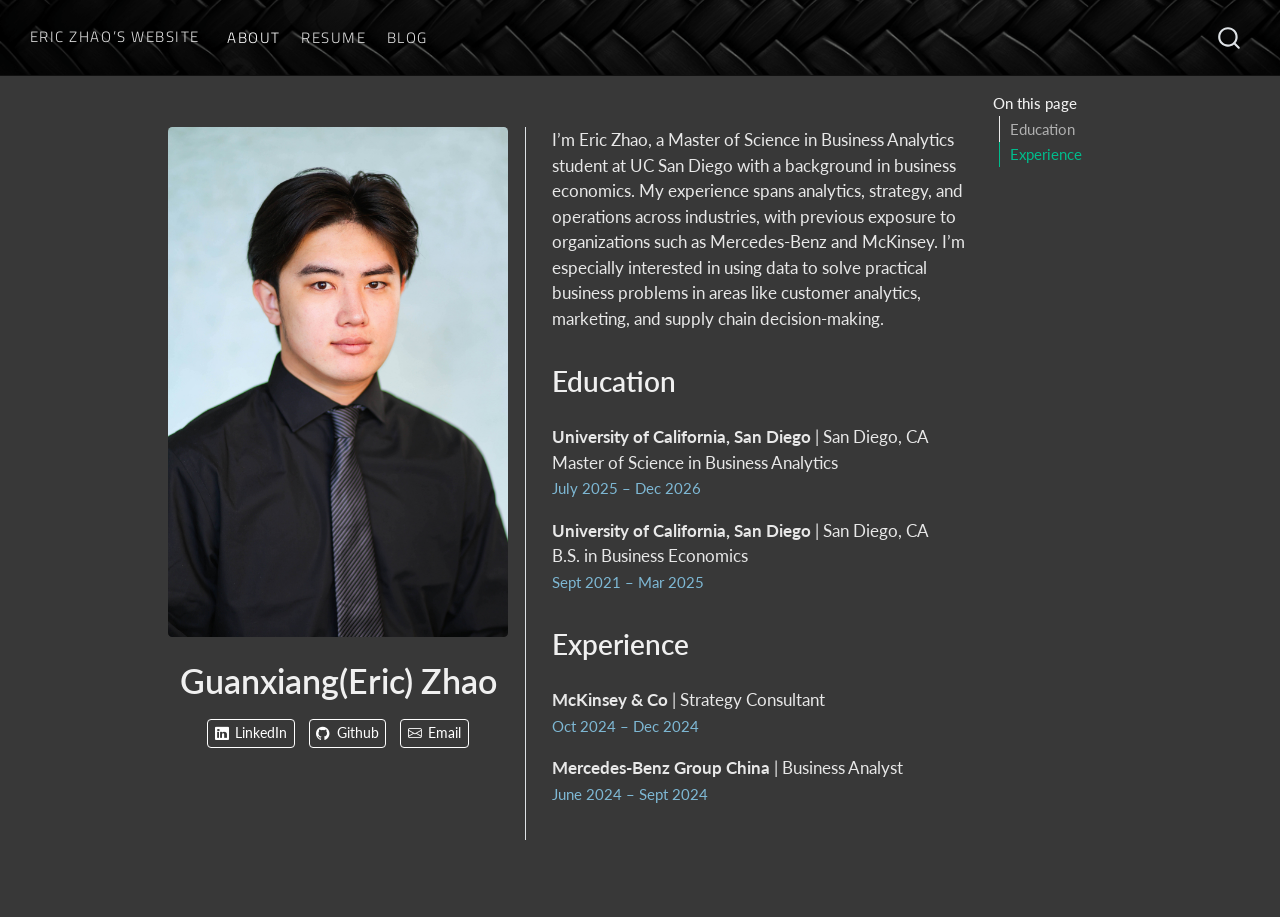
==== docs/index.html @ 3902ad5d "Initial commit" ====
<!DOCTYPE html>
<html xmlns="http://www.w3.org/1999/xhtml" lang="en" xml:lang="en"><head>

<meta charset="utf-8">
<meta name="generator" content="quarto-1.9.13">

<meta name="viewport" content="width=device-width, initial-scale=1.0, user-scalable=yes">


<title>Guanxiang(Eric) Zhao – Eric Zhao’s Website</title>
<style>
code{white-space: pre-wrap;}
span.smallcaps{font-variant: small-caps;}
div.columns{display: flex; gap: min(4vw, 1.5em);}
div.column{flex: auto; overflow-x: auto;}
div.hanging-indent{margin-left: 1.5em; text-indent: -1.5em;}
ul.task-list{list-style: none;}
ul.task-list li input[type="checkbox"] {
  width: 0.8em;
  margin: 0 0.8em 0.2em -1em; /* quarto-specific, see https://github.com/quarto-dev/quarto-cli/issues/4556 */ 
  vertical-align: middle;
}
</style>


<script src="site_libs/quarto-nav/quarto-nav.js"></script>
<script src="site_libs/quarto-nav/headroom.min.js"></script>
<script src="site_libs/clipboard/clipboard.min.js"></script>
<script src="site_libs/quarto-search/autocomplete.umd.js"></script>
<script src="site_libs/quarto-search/fuse.min.js"></script>
<script src="site_libs/quarto-search/quarto-search.js"></script>
<meta name="quarto:offset" content="./">
<script src="site_libs/quarto-html/quarto.js" type="module"></script>
<script src="site_libs/quarto-html/tabsets/tabsets.js" type="module"></script>
<script src="site_libs/quarto-html/axe/axe-check.js" type="module"></script>
<script src="site_libs/quarto-html/popper.min.js"></script>
<script src="site_libs/quarto-html/tippy.umd.min.js"></script>
<link href="site_libs/quarto-html/tippy.css" rel="stylesheet">
<link href="site_libs/quarto-html/quarto-syntax-highlighting-dark-ea00d30dd9b950c7ecb6e17bc6ca0835.css" rel="stylesheet" id="quarto-text-highlighting-styles">
<script src="site_libs/bootstrap/bootstrap.min.js"></script>
<link href="site_libs/bootstrap/bootstrap-icons.css" rel="stylesheet">
<link href="site_libs/bootstrap/bootstrap-1f075f13a8f8742fe00917079f7fe566.min.css" rel="stylesheet" append-hash="true" id="quarto-bootstrap" data-mode="dark">
<script id="quarto-search-options" type="application/json">{
  "location": "navbar",
  "copy-button": false,
  "collapse-after": 3,
  "panel-placement": "end",
  "type": "overlay",
  "limit": 50,
  "keyboard-shortcut": [
    "f",
    "/",
    "s"
  ],
  "show-item-context": false,
  "language": {
    "search-no-results-text": "No results",
    "search-matching-documents-text": "matching documents",
    "search-copy-link-title": "Copy link to search",
    "search-hide-matches-text": "Hide additional matches",
    "search-more-match-text": "more match in this document",
    "search-more-matches-text": "more matches in this document",
    "search-clear-button-title": "Clear",
    "search-text-placeholder": "",
    "search-detached-cancel-button-title": "Cancel",
    "search-submit-button-title": "Submit",
    "search-label": "Search"
  }
}</script>


<link rel="stylesheet" href="styles.css">
</head>

<body class="nav-fixed quarto-light">

<div id="quarto-search-results"></div>
  <header id="quarto-header" class="headroom fixed-top">
    <nav class="navbar navbar-expand-lg " data-bs-theme="dark">
      <div class="navbar-container container-fluid">
      <div class="navbar-brand-container mx-auto">
    <a class="navbar-brand" href="./index.html">
    <span class="navbar-title">Eric Zhao’s Website</span>
    </a>
  </div>
            <div id="quarto-search" class="" title="Search"></div>
          <button class="navbar-toggler" type="button" data-bs-toggle="collapse" data-bs-target="#navbarCollapse" aria-controls="navbarCollapse" role="menu" aria-expanded="false" aria-label="Toggle navigation" onclick="if (window.quartoToggleHeadroom) { window.quartoToggleHeadroom(); }">
  <span class="navbar-toggler-icon"></span>
</button>
          <div class="collapse navbar-collapse" id="navbarCollapse">
            <ul class="navbar-nav navbar-nav-scroll me-auto">
  <li class="nav-item">
    <a class="nav-link active" href="./index.html" aria-current="page"> 
<span class="menu-text">About</span></a>
  </li>  
  <li class="nav-item">
    <a class="nav-link" href="./resume.html"> 
<span class="menu-text">Resume</span></a>
  </li>  
  <li class="nav-item">
    <a class="nav-link" href="./blog/index.html"> 
<span class="menu-text">Blog</span></a>
  </li>  
</ul>
          </div> <!-- /navcollapse -->
            <div class="quarto-navbar-tools">
</div>
      </div> <!-- /container-fluid -->
    </nav>
</header>
<!-- content -->
<div id="quarto-content" class="quarto-container page-columns page-rows-contents page-layout-article page-navbar">
<!-- sidebar -->
<!-- margin-sidebar -->
    <div id="quarto-margin-sidebar" class="sidebar margin-sidebar">
        <nav id="TOC" role="doc-toc" class="toc-active">
    <h2 id="toc-title">On this page</h2>
  <ul>
  <li><a href="#education" id="toc-education" class="nav-link active" data-scroll-target="#education">Education</a></li>
  <li><a href="#experience" id="toc-experience" class="nav-link" data-scroll-target="#experience">Experience</a></li>
  </ul>
</nav>
    </div>
<!-- main -->
<div class="quarto-about-trestles">
  <div class="about-entity">
    <img src="files/profile_pic.jpg" class="about-image
  rounded " style="width: 20em;">
<header id="title-block-header" class="quarto-title-block default">
<div class="quarto-title">
<h1 class="title">Guanxiang(Eric) Zhao</h1>
</div>
<div class="quarto-title-meta">
  </div>
</header>
    <div class="about-links">
  <a href="https://www.linkedin.com/in/guanxiang-zhao/" class="about-link" rel="" target="">
    <i class="bi bi-linkedin"></i>
     <span class="about-link-text">LinkedIn</span>
  </a>
  <a href="https://github.com/rsm-g1zhao" class="about-link" rel="" target="">
    <i class="bi bi-github"></i>
     <span class="about-link-text">Github</span>
  </a>
  <a href="mailto:g1zhao@ucsd.edu" class="about-link" rel="" target="">
    <i class="bi bi-envelope"></i>
     <span class="about-link-text">Email</span>
  </a>
</div>
  </div>
  <div class="about-contents"><main class="content" id="quarto-document-content">

<p>I’m Eric Zhao, a Master of Science in Business Analytics student at UC San Diego with a background in business economics. My experience spans analytics, strategy, and operations across industries, with previous exposure to organizations such as Mercedes-Benz and McKinsey. I’m especially interested in using data to solve practical business problems in areas like customer analytics, marketing, and supply chain decision-making.</p>
<section id="education" class="level2">
<h2 data-anchor-id="education">Education</h2>
<p><strong>University of California, San Diego</strong> | San Diego, CA<br>
Master of Science in Business Analytics<br>
<span class="meta">July 2025 – Dec 2026</span></p>
<p><strong>University of California, San Diego</strong> | San Diego, CA<br>
B.S. in Business Economics<br>
<span class="meta">Sept 2021 – Mar 2025</span></p>
</section>
<section id="experience" class="level2">
<h2 data-anchor-id="experience">Experience</h2>
<p><strong>McKinsey &amp; Co</strong> | Strategy Consultant<br>
<span class="meta">Oct 2024 – Dec 2024</span></p>
<p><strong>Mercedes-Benz Group China</strong> | Business Analyst<br>
<span class="meta">June 2024 – Sept 2024</span></p>


</section>
</main></div>
</div>
 <!-- /main -->
<script id="quarto-html-after-body" type="application/javascript">
  window.document.addEventListener("DOMContentLoaded", function (event) {
    const isCodeAnnotation = (el) => {
      for (const clz of el.classList) {
        if (clz.startsWith('code-annotation-')) {                     
          return true;
        }
      }
      return false;
    }
    const onCopySuccess = function(e) {
      // button target
      const button = e.trigger;
      // don't keep focus
      button.blur();
      // flash "checked"
      button.classList.add('code-copy-button-checked');
      var currentTitle = button.getAttribute("title");
      button.setAttribute("title", "Copied!");
      let tooltip;
      if (window.bootstrap) {
        button.setAttribute("data-bs-toggle", "tooltip");
        button.setAttribute("data-bs-placement", "left");
        button.setAttribute("data-bs-title", "Copied!");
        tooltip = new bootstrap.Tooltip(button, 
          { trigger: "manual", 
            customClass: "code-copy-button-tooltip",
            offset: [0, -8]});
        tooltip.show();    
      }
      setTimeout(function() {
        if (tooltip) {
          tooltip.hide();
          button.removeAttribute("data-bs-title");
          button.removeAttribute("data-bs-toggle");
          button.removeAttribute("data-bs-placement");
        }
        button.setAttribute("title", currentTitle);
        button.classList.remove('code-copy-button-checked');
      }, 1000);
      // clear code selection
      e.clearSelection();
    }
    const getTextToCopy = function(trigger) {
      const outerScaffold = trigger.parentElement.cloneNode(true);
      const codeEl = outerScaffold.querySelector('code');
      for (const childEl of codeEl.children) {
        if (isCodeAnnotation(childEl)) {
          childEl.remove();
        }
      }
      return codeEl.innerText;
    }
    const clipboard = new window.ClipboardJS('.code-copy-button:not([data-in-quarto-modal])', {
      text: getTextToCopy
    });
    clipboard.on('success', onCopySuccess);
    if (window.document.getElementById('quarto-embedded-source-code-modal')) {
      const clipboardModal = new window.ClipboardJS('.code-copy-button[data-in-quarto-modal]', {
        text: getTextToCopy,
        container: window.document.getElementById('quarto-embedded-source-code-modal')
      });
      clipboardModal.on('success', onCopySuccess);
    }
      var localhostRegex = new RegExp(/^(?:http|https):\/\/localhost\:?[0-9]*\//);
      var mailtoRegex = new RegExp(/^mailto:/);
        var filterRegex = new RegExp('/' + window.location.host + '/');
      var isInternal = (href) => {
          return filterRegex.test(href) || localhostRegex.test(href) || mailtoRegex.test(href);
      }
      // Inspect non-navigation links and adorn them if external
     var links = window.document.querySelectorAll('a[href]:not(.nav-link):not(.navbar-brand):not(.toc-action):not(.sidebar-link):not(.sidebar-item-toggle):not(.pagination-link):not(.no-external):not([aria-hidden]):not(.dropdown-item):not(.quarto-navigation-tool):not(.about-link)');
      for (var i=0; i<links.length; i++) {
        const link = links[i];
        if (!isInternal(link.href)) {
          // undo the damage that might have been done by quarto-nav.js in the case of
          // links that we want to consider external
          if (link.dataset.originalHref !== undefined) {
            link.href = link.dataset.originalHref;
          }
        }
      }
    function tippyHover(el, contentFn, onTriggerFn, onUntriggerFn) {
      const config = {
        allowHTML: true,
        maxWidth: 500,
        delay: 100,
        arrow: false,
        appendTo: function(el) {
            return el.parentElement;
        },
        interactive: true,
        interactiveBorder: 10,
        theme: 'quarto',
        placement: 'bottom-start',
      };
      if (contentFn) {
        config.content = contentFn;
      }
      if (onTriggerFn) {
        config.onTrigger = onTriggerFn;
      }
      if (onUntriggerFn) {
        config.onUntrigger = onUntriggerFn;
      }
      window.tippy(el, config); 
    }
    const noterefs = window.document.querySelectorAll('a[role="doc-noteref"]');
    for (var i=0; i<noterefs.length; i++) {
      const ref = noterefs[i];
      tippyHover(ref, function() {
        // use id or data attribute instead here
        let href = ref.getAttribute('data-footnote-href') || ref.getAttribute('href');
        try { href = new URL(href).hash; } catch {}
        const id = href.replace(/^#\/?/, "");
        const note = window.document.getElementById(id);
        if (note) {
          return note.innerHTML;
        } else {
          return "";
        }
      });
    }
    const xrefs = window.document.querySelectorAll('a.quarto-xref');
    const processXRef = (id, note) => {
      // Strip column container classes
      const stripColumnClz = (el) => {
        el.classList.remove("page-full", "page-columns");
        if (el.children) {
          for (const child of el.children) {
            stripColumnClz(child);
          }
        }
      }
      stripColumnClz(note)
      if (id === null || id.startsWith('sec-')) {
        // Special case sections, only their first couple elements
        const container = document.createElement("div");
        if (note.children && note.children.length > 2) {
          container.appendChild(note.children[0].cloneNode(true));
          for (let i = 1; i < note.children.length; i++) {
            const child = note.children[i];
            if (child.tagName === "P" && child.innerText === "") {
              continue;
            } else {
              container.appendChild(child.cloneNode(true));
              break;
            }
          }
          if (window.Quarto?.typesetMath) {
            window.Quarto.typesetMath(container);
          }
          return container.innerHTML
        } else {
          if (window.Quarto?.typesetMath) {
            window.Quarto.typesetMath(note);
          }
          return note.innerHTML;
        }
      } else {
        // Remove any anchor links if they are present
        const anchorLink = note.querySelector('a.anchorjs-link');
        if (anchorLink) {
          anchorLink.remove();
        }
        if (window.Quarto?.typesetMath) {
          window.Quarto.typesetMath(note);
        }
        if (note.classList.contains("callout")) {
          return note.outerHTML;
        } else {
          return note.innerHTML;
        }
      }
    }
    for (var i=0; i<xrefs.length; i++) {
      const xref = xrefs[i];
      tippyHover(xref, undefined, function(instance) {
        instance.disable();
        let url = xref.getAttribute('href');
        let hash = undefined; 
        if (url.startsWith('#')) {
          hash = url;
        } else {
          try { hash = new URL(url).hash; } catch {}
        }
        if (hash) {
          const id = hash.replace(/^#\/?/, "");
          const note = window.document.getElementById(id);
          if (note !== null) {
            try {
              const html = processXRef(id, note.cloneNode(true));
              instance.setContent(html);
            } finally {
              instance.enable();
              instance.show();
            }
          } else {
            // See if we can fetch this
            fetch(url.split('#')[0])
            .then(res => res.text())
            .then(html => {
              const parser = new DOMParser();
              const htmlDoc = parser.parseFromString(html, "text/html");
              const note = htmlDoc.getElementById(id);
              if (note !== null) {
                const html = processXRef(id, note);
                instance.setContent(html);
              } 
            }).finally(() => {
              instance.enable();
              instance.show();
            });
          }
        } else {
          // See if we can fetch a full url (with no hash to target)
          // This is a special case and we should probably do some content thinning / targeting
          fetch(url)
          .then(res => res.text())
          .then(html => {
            const parser = new DOMParser();
            const htmlDoc = parser.parseFromString(html, "text/html");
            const note = htmlDoc.querySelector('main.content');
            if (note !== null) {
              // This should only happen for chapter cross references
              // (since there is no id in the URL)
              // remove the first header
              if (note.children.length > 0 && note.children[0].tagName === "HEADER") {
                note.children[0].remove();
              }
              const html = processXRef(null, note);
              instance.setContent(html);
            } 
          }).finally(() => {
            instance.enable();
            instance.show();
          });
        }
      }, function(instance) {
      });
    }
        let selectedAnnoteEl;
        const selectorForAnnotation = ( cell, annotation) => {
          let cellAttr = 'data-code-cell="' + cell + '"';
          let lineAttr = 'data-code-annotation="' +  annotation + '"';
          const selector = 'span[' + cellAttr + '][' + lineAttr + ']';
          return selector;
        }
        const selectCodeLines = (annoteEl) => {
          const doc = window.document;
          const targetCell = annoteEl.getAttribute("data-target-cell");
          const targetAnnotation = annoteEl.getAttribute("data-target-annotation");
          const annoteSpan = window.document.querySelector(selectorForAnnotation(targetCell, targetAnnotation));
          const lines = annoteSpan.getAttribute("data-code-lines").split(",");
          const lineIds = lines.map((line) => {
            return targetCell + "-" + line;
          })
          let top = null;
          let height = null;
          let parent = null;
          if (lineIds.length > 0) {
              //compute the position of the single el (top and bottom and make a div)
              const el = window.document.getElementById(lineIds[0]);
              top = el.offsetTop;
              height = el.offsetHeight;
              parent = el.parentElement.parentElement;
            if (lineIds.length > 1) {
              const lastEl = window.document.getElementById(lineIds[lineIds.length - 1]);
              const bottom = lastEl.offsetTop + lastEl.offsetHeight;
              height = bottom - top;
            }
            if (top !== null && height !== null && parent !== null) {
              // cook up a div (if necessary) and position it 
              let div = window.document.getElementById("code-annotation-line-highlight");
              if (div === null) {
                div = window.document.createElement("div");
                div.setAttribute("id", "code-annotation-line-highlight");
                div.style.position = 'absolute';
                parent.appendChild(div);
              }
              div.style.top = top - 2 + "px";
              div.style.height = height + 4 + "px";
              div.style.left = 0;
              let gutterDiv = window.document.getElementById("code-annotation-line-highlight-gutter");
              if (gutterDiv === null) {
                gutterDiv = window.document.createElement("div");
                gutterDiv.setAttribute("id", "code-annotation-line-highlight-gutter");
                gutterDiv.style.position = 'absolute';
                const codeCell = window.document.getElementById(targetCell);
                const gutter = codeCell.querySelector('.code-annotation-gutter');
                gutter.appendChild(gutterDiv);
              }
              gutterDiv.style.top = top - 2 + "px";
              gutterDiv.style.height = height + 4 + "px";
            }
            selectedAnnoteEl = annoteEl;
          }
        };
        const unselectCodeLines = () => {
          const elementsIds = ["code-annotation-line-highlight", "code-annotation-line-highlight-gutter"];
          elementsIds.forEach((elId) => {
            const div = window.document.getElementById(elId);
            if (div) {
              div.remove();
            }
          });
          selectedAnnoteEl = undefined;
        };
          // Handle positioning of the toggle
      window.addEventListener(
        "resize",
        throttle(() => {
          elRect = undefined;
          if (selectedAnnoteEl) {
            selectCodeLines(selectedAnnoteEl);
          }
        }, 10)
      );
      function throttle(fn, ms) {
      let throttle = false;
      let timer;
        return (...args) => {
          if(!throttle) { // first call gets through
              fn.apply(this, args);
              throttle = true;
          } else { // all the others get throttled
              if(timer) clearTimeout(timer); // cancel #2
              timer = setTimeout(() => {
                fn.apply(this, args);
                timer = throttle = false;
              }, ms);
          }
        };
      }
        // Attach click handler to the DT
        const annoteDls = window.document.querySelectorAll('dt[data-target-cell]');
        for (const annoteDlNode of annoteDls) {
          annoteDlNode.addEventListener('click', (event) => {
            const clickedEl = event.target;
            if (clickedEl !== selectedAnnoteEl) {
              unselectCodeLines();
              const activeEl = window.document.querySelector('dt[data-target-cell].code-annotation-active');
              if (activeEl) {
                activeEl.classList.remove('code-annotation-active');
              }
              selectCodeLines(clickedEl);
              clickedEl.classList.add('code-annotation-active');
            } else {
              // Unselect the line
              unselectCodeLines();
              clickedEl.classList.remove('code-annotation-active');
            }
          });
        }
    const findCites = (el) => {
      const parentEl = el.parentElement;
      if (parentEl) {
        const cites = parentEl.dataset.cites;
        if (cites) {
          return {
            el,
            cites: cites.split(' ')
          };
        } else {
          return findCites(el.parentElement)
        }
      } else {
        return undefined;
      }
    };
    var bibliorefs = window.document.querySelectorAll('a[role="doc-biblioref"]');
    for (var i=0; i<bibliorefs.length; i++) {
      const ref = bibliorefs[i];
      const citeInfo = findCites(ref);
      if (citeInfo) {
        tippyHover(citeInfo.el, function() {
          var popup = window.document.createElement('div');
          citeInfo.cites.forEach(function(cite) {
            var citeDiv = window.document.createElement('div');
            citeDiv.classList.add('hanging-indent');
            citeDiv.classList.add('csl-entry');
            var biblioDiv = window.document.getElementById('ref-' + cite);
            if (biblioDiv) {
              citeDiv.innerHTML = biblioDiv.innerHTML;
            }
            popup.appendChild(citeDiv);
          });
          return popup.innerHTML;
        });
      }
    }
  });
  </script>
</div> <!-- /content -->




</body></html>
---- docs/site_libs/quarto-html/tippy.css ----
.tippy-box[data-animation=fade][data-state=hidden]{opacity:0}[data-tippy-root]{max-width:calc(100vw - 10px)}.tippy-box{position:relative;background-color:#333;color:#fff;border-radius:4px;font-size:14px;line-height:1.4;white-space:normal;outline:0;transition-property:transform,visibility,opacity}.tippy-box[data-placement^=top]>.tippy-arrow{bottom:0}.tippy-box[data-placement^=top]>.tippy-arrow:before{bottom:-7px;left:0;border-width:8px 8px 0;border-top-color:initial;transform-origin:center top}.tippy-box[data-placement^=bottom]>.tippy-arrow{top:0}.tippy-box[data-placement^=bottom]>.tippy-arrow:before{top:-7px;left:0;border-width:0 8px 8px;border-bottom-color:initial;transform-origin:center bottom}.tippy-box[data-placement^=left]>.tippy-arrow{right:0}.tippy-box[data-placement^=left]>.tippy-arrow:before{border-width:8px 0 8px 8px;border-left-color:initial;right:-7px;transform-origin:center left}.tippy-box[data-placement^=right]>.tippy-arrow{left:0}.tippy-box[data-placement^=right]>.tippy-arrow:before{left:-7px;border-width:8px 8px 8px 0;border-right-color:initial;transform-origin:center right}.tippy-box[data-inertia][data-state=visible]{transition-timing-function:cubic-bezier(.54,1.5,.38,1.11)}.tippy-arrow{width:16px;height:16px;color:#333}.tippy-arrow:before{content:"";position:absolute;border-color:transparent;border-style:solid}.tippy-content{position:relative;padding:5px 9px;z-index:1}
---- docs/site_libs/quarto-html/quarto-syntax-highlighting-dark-ea00d30dd9b950c7ecb6e17bc6ca0835.css ----
/* quarto syntax highlight colors */
:root {
  --quarto-hl-al-color: #f07178;
  --quarto-hl-an-color: #d4d0ab;
  --quarto-hl-at-color: #00e0e0;
  --quarto-hl-bn-color: #d4d0ab;
  --quarto-hl-bu-color: #abe338;
  --quarto-hl-ch-color: #abe338;
  --quarto-hl-co-color: #f8f8f2;
  --quarto-hl-cv-color: #ffd700;
  --quarto-hl-cn-color: #ffd700;
  --quarto-hl-cf-color: #ffa07a;
  --quarto-hl-dt-color: #ffa07a;
  --quarto-hl-dv-color: #d4d0ab;
  --quarto-hl-do-color: #f8f8f2;
  --quarto-hl-er-color: #f07178;
  --quarto-hl-ex-color: #00e0e0;
  --quarto-hl-fl-color: #d4d0ab;
  --quarto-hl-fu-color: #ffa07a;
  --quarto-hl-im-color: #abe338;
  --quarto-hl-in-color: #d4d0ab;
  --quarto-hl-kw-color: #ffa07a;
  --quarto-hl-op-color: #ffa07a;
  --quarto-hl-ot-color: #00e0e0;
  --quarto-hl-pp-color: #dcc6e0;
  --quarto-hl-re-color: #00e0e0;
  --quarto-hl-sc-color: #abe338;
  --quarto-hl-ss-color: #abe338;
  --quarto-hl-st-color: #abe338;
  --quarto-hl-va-color: #00e0e0;
  --quarto-hl-vs-color: #abe338;
  --quarto-hl-wa-color: #dcc6e0;
}

/* other quarto variables */
:root {
  --quarto-font-monospace: SFMono-Regular, Menlo, Monaco, Consolas, "Liberation Mono", "Courier New", monospace;
}

/* syntax highlight based on Pandoc's rules */
pre > code.sourceCode > span {
  color: #f8f8f2;
}

code.sourceCode > span {
  color: #f8f8f2;
}

div.sourceCode,
div.sourceCode pre.sourceCode {
  color: #f8f8f2;
}

/* Normal */
code span {
  color: #f8f8f2;
}

/* Alert */
code span.al {
  color: #f07178;
}

/* Annotation */
code span.an {
  color: #d4d0ab;
}

/* Attribute */
code span.at {
  color: #00e0e0;
}

/* BaseN */
code span.bn {
  color: #d4d0ab;
}

/* BuiltIn */
code span.bu {
  color: #abe338;
}

/* ControlFlow */
code span.cf {
  font-weight: bold;
  color: #ffa07a;
}

/* Char */
code span.ch {
  color: #abe338;
}

/* Constant */
code span.cn {
  color: #ffd700;
}

/* Comment */
code span.co {
  font-style: italic;
  color: #f8f8f2;
}

/* CommentVar */
code span.cv {
  color: #ffd700;
}

/* Documentation */
code span.do {
  color: #f8f8f2;
}

/* DataType */
code span.dt {
  color: #ffa07a;
}

/* DecVal */
code span.dv {
  color: #d4d0ab;
}

/* Error */
code span.er {
  color: #f07178;
  text-decoration: underline;
}

/* Extension */
code span.ex {
  font-weight: bold;
  color: #00e0e0;
}

/* Float */
code span.fl {
  color: #d4d0ab;
}

/* Function */
code span.fu {
  color: #ffa07a;
}

/* Import */
code span.im {
  color: #abe338;
}

/* Information */
code span.in {
  color: #d4d0ab;
}

/* Keyword */
code span.kw {
  font-weight: bold;
  color: #ffa07a;
}

/* Operator */
code span.op {
  color: #ffa07a;
}

/* Other */
code span.ot {
  color: #00e0e0;
}

/* Preprocessor */
code span.pp {
  color: #dcc6e0;
}

/* RegionMarker */
code span.re {
  background-color: #f8f8f2;
  color: #00e0e0;
}

/* SpecialChar */
code span.sc {
  color: #abe338;
}

/* SpecialString */
code span.ss {
  color: #abe338;
}

/* String */
code span.st {
  color: #abe338;
}

/* Variable */
code span.va {
  color: #00e0e0;
}

/* VerbatimString */
code span.vs {
  color: #abe338;
}

/* Warning */
code span.wa {
  color: #dcc6e0;
}

.prevent-inlining {
  content: "</";
}

/*# sourceMappingURL=425d3e72fb1810b6cb4521cf90bf953b.css.map */
---- docs/styles.css ----
/* ── Fonts ── */
@import url('https://fonts.googleapis.com/css2?family=Titillium+Web:wght@300;400;600&display=swap');

/* ── Custom dark theme overrides ── */

/* Page background */
body {
  background-color: #383838;
  color: #e8e8e8;
}

/* Navbar */
.navbar {
  background-image: linear-gradient(rgba(0, 0, 0, 0.55), rgba(0, 0, 0, 0.55)), url("files/pngtree-background-showcasing-intricate-carbon-fiber-weave-texture-picture-image_15215804.jpg") !important;
  background-size: cover !important;
  background-position: center !important;
  background-color: transparent !important;
  border-bottom: 1px solid #111;
}

.navbar-brand,
.navbar-nav .nav-link {
  color: #e0e0e0 !important;
  font-family: 'Titillium Web', sans-serif !important;
  font-weight: 300;
  letter-spacing: 0.1em;
  text-transform: uppercase;
  font-size: 0.9rem;
}

.navbar-nav .nav-link:hover,
.navbar-nav .nav-link.active {
  color: #ffffff !important;
}

/* Sidebar / TOC */
#quarto-sidebar,
#TOC {
  background-color: #383838;
}

#TOC a,
.sidebar-navigation a {
  color: #b0b0b0;
}

#TOC a:hover,
.sidebar-navigation a:hover {
  color: #e0e0e0;
}

/* Main content area */
#quarto-content,
.quarto-container {
  background-color: #383838;
}

/* Links */
a {
  color: #7eb8d4;
}

a:hover {
  color: #a8d4e8;
}

/* Headings */
h1, h2, h3, h4, h5, h6 {
  color: #f0f0f0;
}

/* Horizontal rules */
hr {
  border-color: #3a3a3a;
}

/* Code blocks */
pre, pre.sourceCode {
  background-color: #303030 !important;
  border: 1px solid #484848;
  border-radius: 6px;
}

code {
  background-color: #303030;
  color: #d4dce6;
  border-radius: 3px;
  padding: 0.1em 0.3em;
}

pre code {
  background-color: transparent;
  padding: 0;
}

/* Cards and panels */
.card {
  background-color: #404040;
  border-color: #4a4a4a;
}

.card-header {
  background-color: #444444;
  border-bottom-color: #4a4a4a;
}

/* Tables */
.table {
  color: #e8e8e8;
}

.table-striped > tbody > tr:nth-of-type(odd) > * {
  background-color: rgba(255, 255, 255, 0.04);
  color: #e8e8e8;
}

.table > :not(caption) > * > * {
  border-bottom-color: #3a3a3a;
}

/* Callouts */
.callout {
  background-color: #272727;
  border-left-color: #5a8fa8;
}

/* Footer */
#quarto-footer,
.nav-footer {
  background-color: #303030;
  border-top: 1px solid #333;
  color: #888;
}

/* Blockquotes */
blockquote {
  border-left: 4px solid #4a6f84;
  color: #c0c0c0;
  background-color: #333333;
  padding: 0.5em 1em;
  border-radius: 0 4px 4px 0;
}

/* About page meta text (dates, locations) */
.meta {
  color: #7eb8d4;
  font-size: 0.88em;
}

/* Selection highlight */
::selection {
  background-color: #4a6f84;
  color: #fff;
}

/* great_tables: white background, black text on every element */
.gt_table,
.gt_table * {
  background-color: #ffffff !important;
  color: #000000 !important;
  border-color: #dee2e6 !important;
}
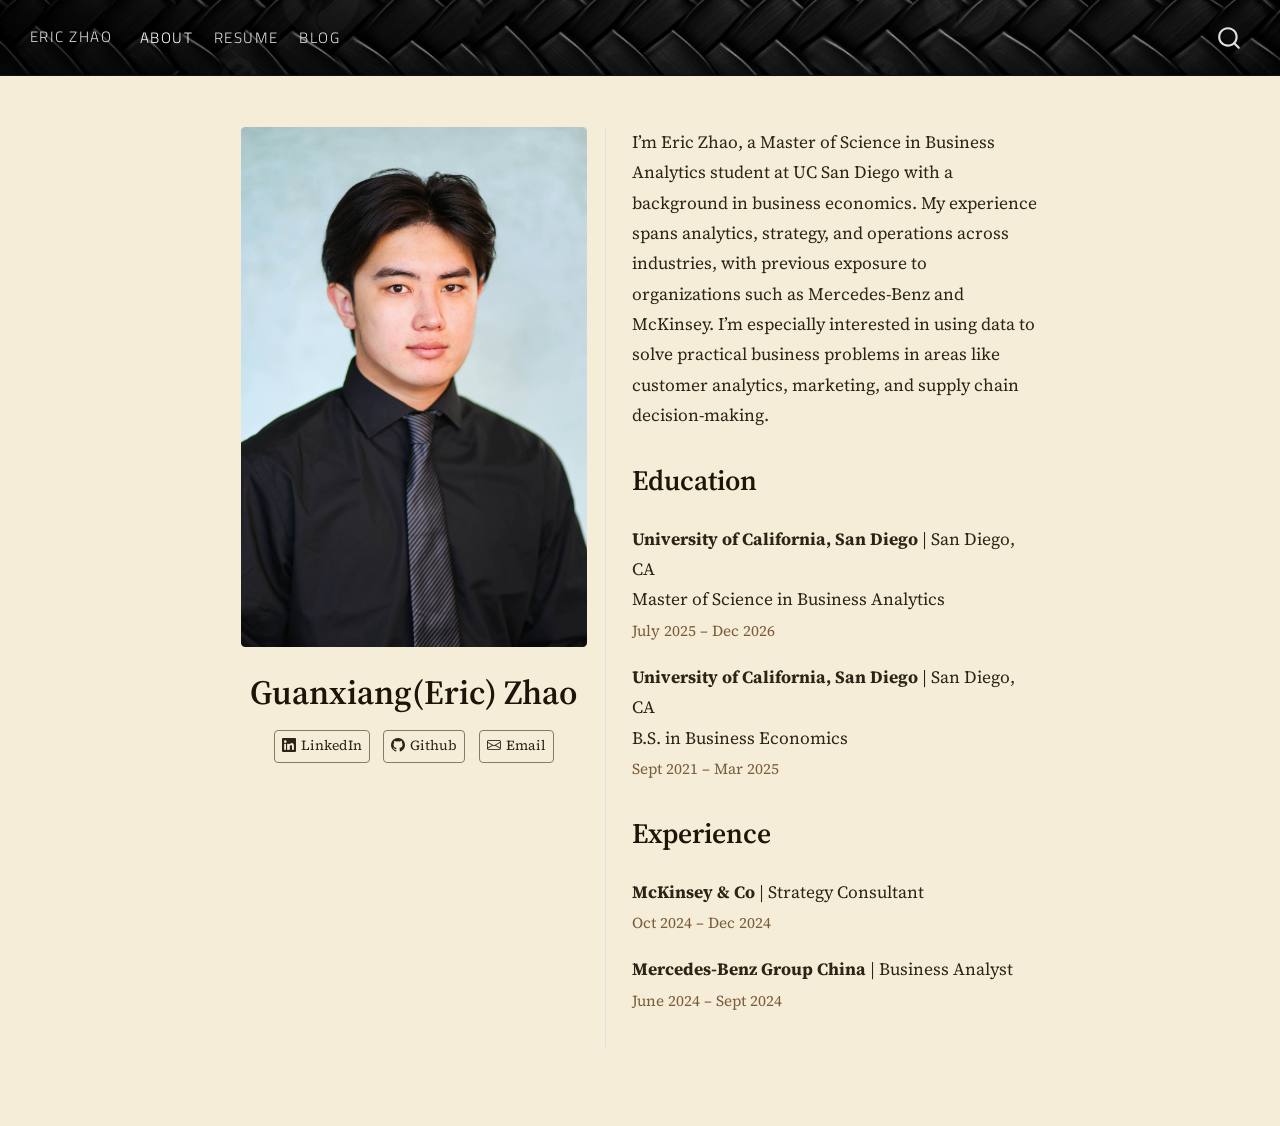
==== commit ec793ff4: "Apply parchment theme, navbar styling, and content formatting - Parchment background with warm dark " ====
--- a/docs/index.html
+++ b/docs/index.html
@@ -7,7 +7,7 @@
 <meta name="viewport" content="width=device-width, initial-scale=1.0, user-scalable=yes">
 
 
-<title>Guanxiang(Eric) Zhao – Eric Zhao’s Website</title>
+<title>Guanxiang(Eric) Zhao – Eric Zhao</title>
 <style>
 code{white-space: pre-wrap;}
 span.smallcaps{font-variant: small-caps;}
@@ -36,10 +36,10 @@
 <script src="site_libs/quarto-html/popper.min.js"></script>
 <script src="site_libs/quarto-html/tippy.umd.min.js"></script>
 <link href="site_libs/quarto-html/tippy.css" rel="stylesheet">
-<link href="site_libs/quarto-html/quarto-syntax-highlighting-dark-ea00d30dd9b950c7ecb6e17bc6ca0835.css" rel="stylesheet" id="quarto-text-highlighting-styles">
+<link href="site_libs/quarto-html/quarto-syntax-highlighting-dark-28756a26ae97ef16d13ddebe2ffefc5c.css" rel="stylesheet" id="quarto-text-highlighting-styles">
 <script src="site_libs/bootstrap/bootstrap.min.js"></script>
 <link href="site_libs/bootstrap/bootstrap-icons.css" rel="stylesheet">
-<link href="site_libs/bootstrap/bootstrap-1f075f13a8f8742fe00917079f7fe566.min.css" rel="stylesheet" append-hash="true" id="quarto-bootstrap" data-mode="dark">
+<link href="site_libs/bootstrap/bootstrap-0a1b285f7531e058031a821c381133c7.min.css" rel="stylesheet" append-hash="true" id="quarto-bootstrap" data-mode="dark">
 <script id="quarto-search-options" type="application/json">{
   "location": "navbar",
   "copy-button": false,
@@ -72,7 +72,7 @@
 <link rel="stylesheet" href="styles.css">
 </head>
 
-<body class="nav-fixed quarto-light">
+<body class="nav-fixed fullcontent quarto-light">
 
 <div id="quarto-search-results"></div>
   <header id="quarto-header" class="headroom fixed-top">
@@ -80,7 +80,7 @@
       <div class="navbar-container container-fluid">
       <div class="navbar-brand-container mx-auto">
     <a class="navbar-brand" href="./index.html">
-    <span class="navbar-title">Eric Zhao’s Website</span>
+    <span class="navbar-title">Eric Zhao</span>
     </a>
   </div>
             <div id="quarto-search" class="" title="Search"></div>
@@ -112,15 +112,7 @@
 <div id="quarto-content" class="quarto-container page-columns page-rows-contents page-layout-article page-navbar">
 <!-- sidebar -->
 <!-- margin-sidebar -->
-    <div id="quarto-margin-sidebar" class="sidebar margin-sidebar">
-        <nav id="TOC" role="doc-toc" class="toc-active">
-    <h2 id="toc-title">On this page</h2>
-  <ul>
-  <li><a href="#education" id="toc-education" class="nav-link active" data-scroll-target="#education">Education</a></li>
-  <li><a href="#experience" id="toc-experience" class="nav-link" data-scroll-target="#experience">Experience</a></li>
-  </ul>
-</nav>
-    </div>
+    
 <!-- main -->
 <div class="quarto-about-trestles">
   <div class="about-entity">
@@ -149,7 +141,6 @@
 </div>
   </div>
   <div class="about-contents"><main class="content" id="quarto-document-content">
-
 <p>I’m Eric Zhao, a Master of Science in Business Analytics student at UC San Diego with a background in business economics. My experience spans analytics, strategy, and operations across industries, with previous exposure to organizations such as Mercedes-Benz and McKinsey. I’m especially interested in using data to solve practical business problems in areas like customer analytics, marketing, and supply chain decision-making.</p>
 <section id="education" class="level2">
 <h2 data-anchor-id="education">Education</h2>
--- a/docs/site_libs/quarto-html/quarto-syntax-highlighting-dark-28756a26ae97ef16d13ddebe2ffefc5c.css
+++ b/docs/site_libs/quarto-html/quarto-syntax-highlighting-dark-28756a26ae97ef16d13ddebe2ffefc5c.css
@@ -0,0 +1,211 @@
+/* quarto syntax highlight colors */
+:root {
+  --quarto-hl-al-color: #ff5555;
+  --quarto-hl-an-color: #ff79c6;
+  --quarto-hl-at-color: #ff79c6;
+  --quarto-hl-bn-color: #bd93f9;
+  --quarto-hl-bu-color: #8be9fd;
+  --quarto-hl-ch-color: #f1fa8c;
+  --quarto-hl-co-color: #6272a4;
+  --quarto-hl-cv-color: #8be9fd;
+  --quarto-hl-cn-color: #bd93f9;
+  --quarto-hl-cf-color: #ff79c6;
+  --quarto-hl-dt-color: #8be9fd;
+  --quarto-hl-dv-color: #bd93f9;
+  --quarto-hl-do-color: #ffb86c;
+  --quarto-hl-er-color: #ff5555;
+  --quarto-hl-ex-color: #8be9fd;
+  --quarto-hl-fl-color: #bd93f9;
+  --quarto-hl-fu-color: #50fa7b;
+  --quarto-hl-im-color: #ff79c6;
+  --quarto-hl-in-color: #f1fa8c;
+  --quarto-hl-kw-color: #ff79c6;
+  --quarto-hl-op-color: #f8f8f2;
+  --quarto-hl-pp-color: #ff79c6;
+  --quarto-hl-re-color: #8be9fd;
+  --quarto-hl-sc-color: #ff79c6;
+  --quarto-hl-ss-color: #f1fa8c;
+  --quarto-hl-st-color: #f1fa8c;
+  --quarto-hl-va-color: #8be9fd;
+  --quarto-hl-vs-color: #f1fa8c;
+  --quarto-hl-wa-color: #ff5555;
+}
+
+/* other quarto variables */
+:root {
+  --quarto-font-monospace: SFMono-Regular, Menlo, Monaco, Consolas, "Liberation Mono", "Courier New", monospace;
+}
+
+/* syntax highlight based on Pandoc's rules */
+pre > code.sourceCode > span {
+  color: #f8f8f2;
+}
+
+code.sourceCode > span {
+  color: #f8f8f2;
+}
+
+div.sourceCode,
+div.sourceCode pre.sourceCode {
+  color: #f8f8f2;
+}
+
+/* Normal */
+code span {
+  color: #f8f8f2;
+}
+
+/* Alert */
+code span.al {
+  font-weight: bold;
+  color: #ff5555;
+}
+
+/* Annotation */
+code span.an {
+  color: #ff79c6;
+}
+
+/* Attribute */
+code span.at {
+  color: #ff79c6;
+}
+
+/* BaseN */
+code span.bn {
+  color: #bd93f9;
+}
+
+/* BuiltIn */
+code span.bu {
+  color: #8be9fd;
+}
+
+/* ControlFlow */
+code span.cf {
+  color: #ff79c6;
+}
+
+/* Char */
+code span.ch {
+  color: #f1fa8c;
+}
+
+/* Constant */
+code span.cn {
+  font-weight: bold;
+  color: #bd93f9;
+}
+
+/* Comment */
+code span.co {
+  color: #6272a4;
+}
+
+/* CommentVar */
+code span.cv {
+  color: #8be9fd;
+}
+
+/* Documentation */
+code span.do {
+  color: #ffb86c;
+}
+
+/* DataType */
+code span.dt {
+  font-style: italic;
+  color: #8be9fd;
+}
+
+/* DecVal */
+code span.dv {
+  color: #bd93f9;
+}
+
+/* Error */
+code span.er {
+  color: #ff5555;
+  text-decoration: underline;
+}
+
+/* Extension */
+code span.ex {
+  color: #8be9fd;
+}
+
+/* Float */
+code span.fl {
+  color: #bd93f9;
+}
+
+/* Function */
+code span.fu {
+  color: #50fa7b;
+}
+
+/* Import */
+code span.im {
+  color: #ff79c6;
+}
+
+/* Information */
+code span.in {
+  color: #f1fa8c;
+}
+
+/* Keyword */
+code span.kw {
+  color: #ff79c6;
+}
+
+/* Operator */
+code span.op {
+  color: #f8f8f2;
+}
+
+/* Preprocessor */
+code span.pp {
+  color: #ff79c6;
+}
+
+/* RegionMarker */
+code span.re {
+  color: #8be9fd;
+}
+
+/* SpecialChar */
+code span.sc {
+  color: #ff79c6;
+}
+
+/* SpecialString */
+code span.ss {
+  color: #f1fa8c;
+}
+
+/* String */
+code span.st {
+  color: #f1fa8c;
+}
+
+/* Variable */
+code span.va {
+  color: #8be9fd;
+}
+
+/* VerbatimString */
+code span.vs {
+  color: #f1fa8c;
+}
+
+/* Warning */
+code span.wa {
+  color: #ff5555;
+}
+
+.prevent-inlining {
+  content: "</";
+}
+
+/*# sourceMappingURL=d4bb03243cf71e5c1f437d30177e55ca.css.map */
--- a/docs/styles.css
+++ b/docs/styles.css
@@ -1,17 +1,17 @@
 /* ── Fonts ── */
-@import url('https://fonts.googleapis.com/css2?family=Titillium+Web:wght@300;400;600&display=swap');
-
-/* ── Custom dark theme overrides ── */
+@import url('https://fonts.googleapis.com/css2?family=Titillium+Web:wght@300;400;600&family=Source+Serif+4:ital,wght@0,300;0,400;0,600;1,400&display=swap');
+
+/* ── Custom parchment theme ── */
 
 /* Page background */
 body {
-  background-color: #383838;
-  color: #e8e8e8;
+  background-color: #f5edd8;
+  color: #2c2416;
 }
 
 /* Navbar */
 .navbar {
-  background-image: linear-gradient(rgba(0, 0, 0, 0.55), rgba(0, 0, 0, 0.55)), url("files/pngtree-background-showcasing-intricate-carbon-fiber-weave-texture-picture-image_15215804.jpg") !important;
+  background-image: linear-gradient(rgba(0, 0, 0, 0.35), rgba(0, 0, 0, 0.35)), url("files/pngtree-background-showcasing-intricate-carbon-fiber-weave-texture-picture-image_15215804.jpg") !important;
   background-size: cover !important;
   background-position: center !important;
   background-color: transparent !important;
@@ -36,54 +36,75 @@
 /* Sidebar / TOC */
 #quarto-sidebar,
 #TOC {
-  background-color: #383838;
+  background-color: #f0e4c8;
 }
 
 #TOC a,
 .sidebar-navigation a {
-  color: #b0b0b0;
+  color: #5c4a2a;
 }
 
 #TOC a:hover,
 .sidebar-navigation a:hover {
-  color: #e0e0e0;
+  color: #2c2416;
 }
 
 /* Main content area */
 #quarto-content,
 .quarto-container {
-  background-color: #383838;
+  background-color: #f5edd8;
 }
 
 /* Links */
 a {
-  color: #7eb8d4;
+  color: #4a6e8a;
 }
 
 a:hover {
-  color: #a8d4e8;
+  color: #2e5068;
 }
 
 /* Headings */
 h1, h2, h3, h4, h5, h6 {
-  color: #f0f0f0;
+  color: #1e1408;
 }
 
 /* Horizontal rules */
 hr {
-  border-color: #3a3a3a;
-}
-
-/* Code blocks */
-pre, pre.sourceCode {
-  background-color: #303030 !important;
-  border: 1px solid #484848;
+  border-color: #c8b89a;
+}
+
+/* Code blocks — dark Dracula theme */
+pre, pre.sourceCode,
+.sourceCode,
+div.sourceCode {
+  background-color: #282a36 !important;
+  border: 1px solid #44475a !important;
   border-radius: 6px;
+  color: #f8f8f2 !important;
+}
+
+/* Code fold toggle */
+details.code-fold > summary,
+.quarto-code-fold-toggle {
+  background-color: #3a3c4a !important;
+  color: #b0b4c8 !important;
+  border-color: #44475a !important;
+  border-radius: 6px !important;
+  font-size: 0.78rem !important;
+  padding: 3px 10px !important;
+  opacity: 0.75;
+  transition: opacity 0.2s;
+}
+
+details.code-fold > summary:hover,
+.quarto-code-fold-toggle:hover {
+  opacity: 1;
 }
 
 code {
-  background-color: #303030;
-  color: #d4dce6;
+  background-color: #282a36;
+  color: #f8f8f2;
   border-radius: 3px;
   padding: 0.1em 0.3em;
 }
@@ -95,68 +116,117 @@
 
 /* Cards and panels */
 .card {
-  background-color: #404040;
-  border-color: #4a4a4a;
+  background-color: #ede0c3;
+  border-color: #c8b89a;
 }
 
 .card-header {
-  background-color: #444444;
-  border-bottom-color: #4a4a4a;
+  background-color: #e8d8b8;
+  border-bottom-color: #c8b89a;
 }
 
 /* Tables */
 .table {
-  color: #e8e8e8;
+  color: #2c2416;
 }
 
 .table-striped > tbody > tr:nth-of-type(odd) > * {
-  background-color: rgba(255, 255, 255, 0.04);
-  color: #e8e8e8;
+  background-color: rgba(0, 0, 0, 0.03);
+  color: #2c2416;
 }
 
 .table > :not(caption) > * > * {
-  border-bottom-color: #3a3a3a;
+  border-bottom-color: #c8b89a;
 }
 
 /* Callouts */
 .callout {
-  background-color: #272727;
-  border-left-color: #5a8fa8;
+  background-color: #ede0c3;
+  border-left-color: #4a6e8a;
 }
 
 /* Footer */
 #quarto-footer,
 .nav-footer {
-  background-color: #303030;
-  border-top: 1px solid #333;
-  color: #888;
+  background-color: #e8d8b8;
+  border-top: 1px solid #c8b89a;
+  color: #7a6a50;
 }
 
 /* Blockquotes */
 blockquote {
-  border-left: 4px solid #4a6f84;
-  color: #c0c0c0;
-  background-color: #333333;
+  border-left: 4px solid #8a6e4a;
+  color: #5c4a2a;
+  background-color: #ede0c3;
   padding: 0.5em 1em;
   border-radius: 0 4px 4px 0;
 }
 
+/* About page font */
+.about-contents,
+.about-entity {
+  font-family: 'Source Serif 4', serif;
+  font-weight: 400;
+  font-size: 1.02rem;
+  line-height: 1.75;
+}
+
 /* About page meta text (dates, locations) */
 .meta {
-  color: #7eb8d4;
+  color: #7a5c3a;
   font-size: 0.88em;
+}
+
+/* About page link buttons */
+.about-link {
+  color: #2c2416 !important;
+  border-color: #8a7a60 !important;
+  background-color: transparent !important;
+}
+
+.about-link:hover {
+  color: #1e1408 !important;
+  border-color: #2c2416 !important;
+  background-color: rgba(0, 0, 0, 0.06) !important;
+}
+
+.about-link-text {
+  color: #2c2416 !important;
+}
+
+/* Blog listing */
+.listing-date,
+.listing-author {
+  color: #7a6a50 !important;
+}
+
+.listing-title,
+.listing-title a {
+  color: #1e1408 !important;
+}
+
+.listing-description,
+.listing-description a,
+.delink.listing-description {
+  color: #3a2e1e !important;
+}
+
+.listing-subtitle,
+.quarto-post .listing-subtitle,
+.listing-subtitle a,
+.quarto-post .listing-subtitle a {
+  color: #5c4a2a !important;
+  opacity: 1 !important;
+}
+
+.listing-category {
+  color: #4a3a24 !important;
+  border-color: #8a7a60 !important;
+  background-color: transparent !important;
 }
 
 /* Selection highlight */
 ::selection {
-  background-color: #4a6f84;
+  background-color: #8a6e4a;
   color: #fff;
 }
-
-/* great_tables: white background, black text on every element */
-.gt_table,
-.gt_table * {
-  background-color: #ffffff !important;
-  color: #000000 !important;
-  border-color: #dee2e6 !important;
-}
